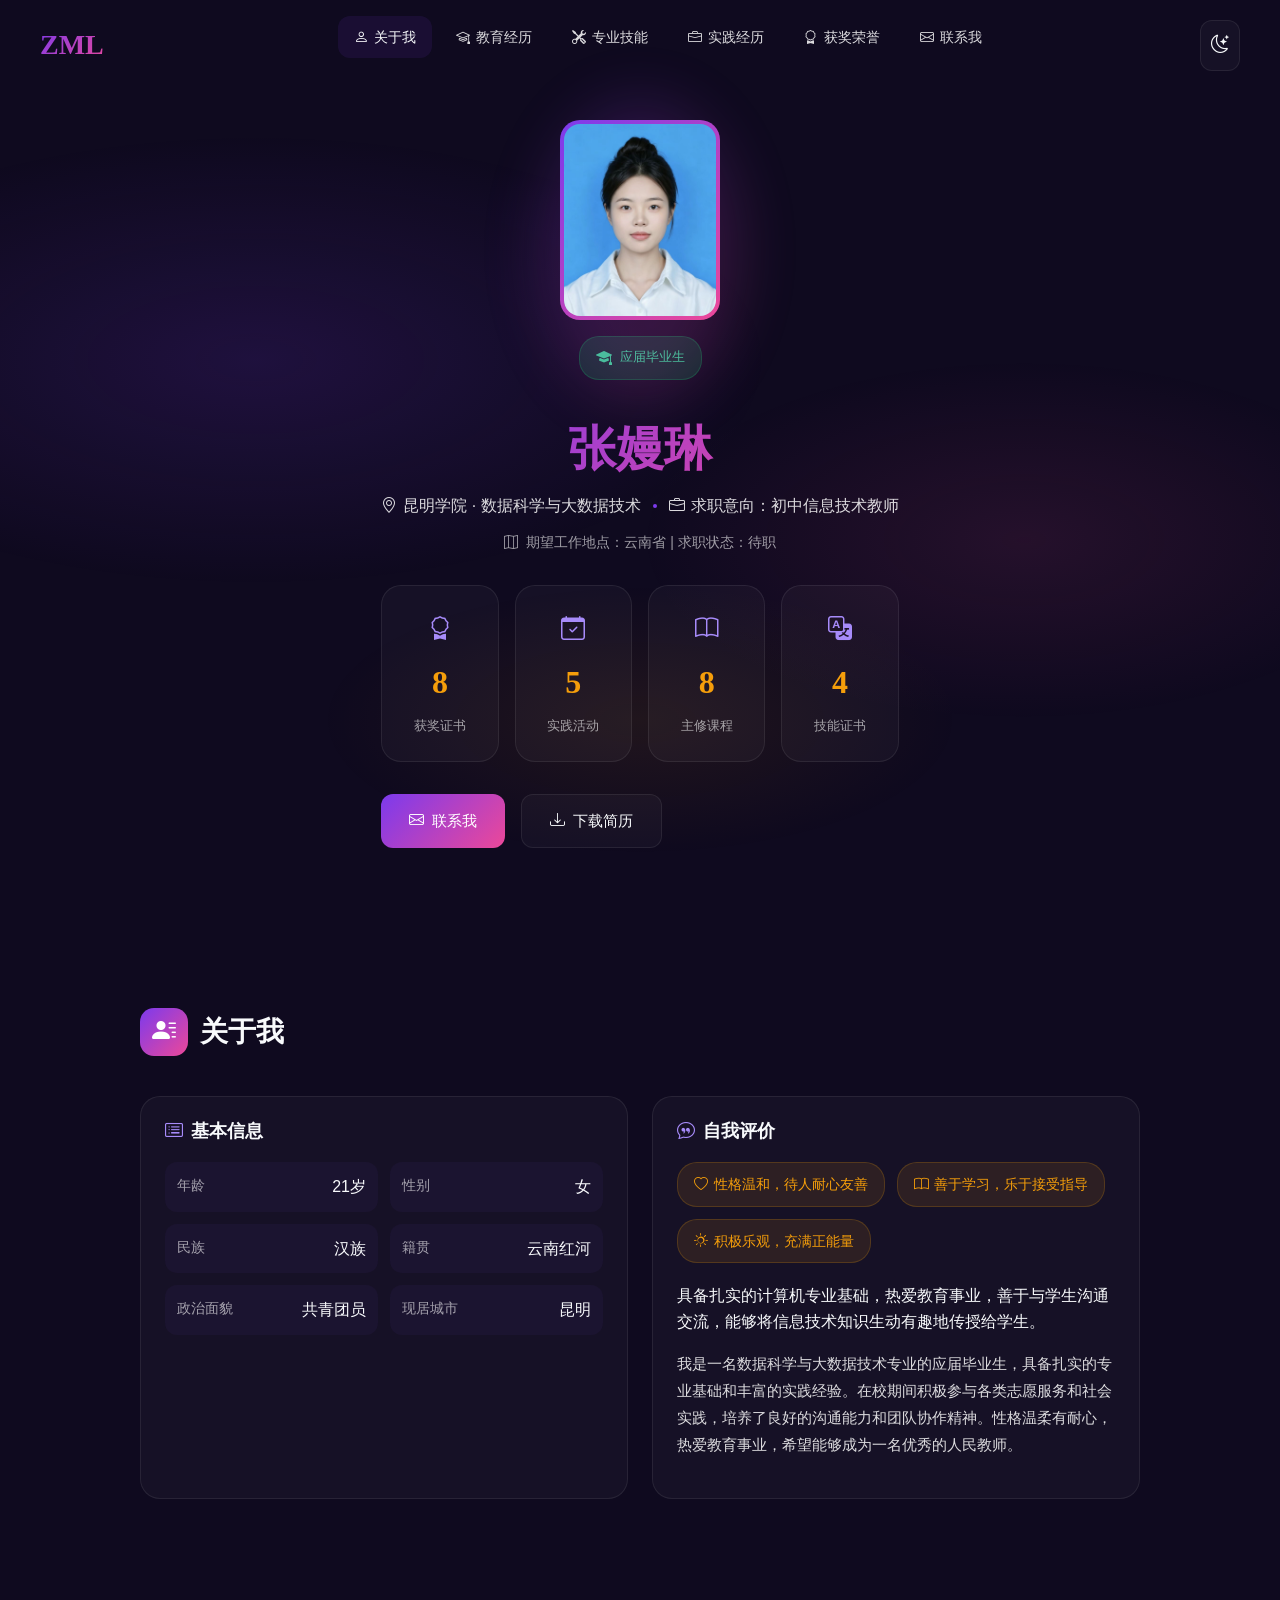
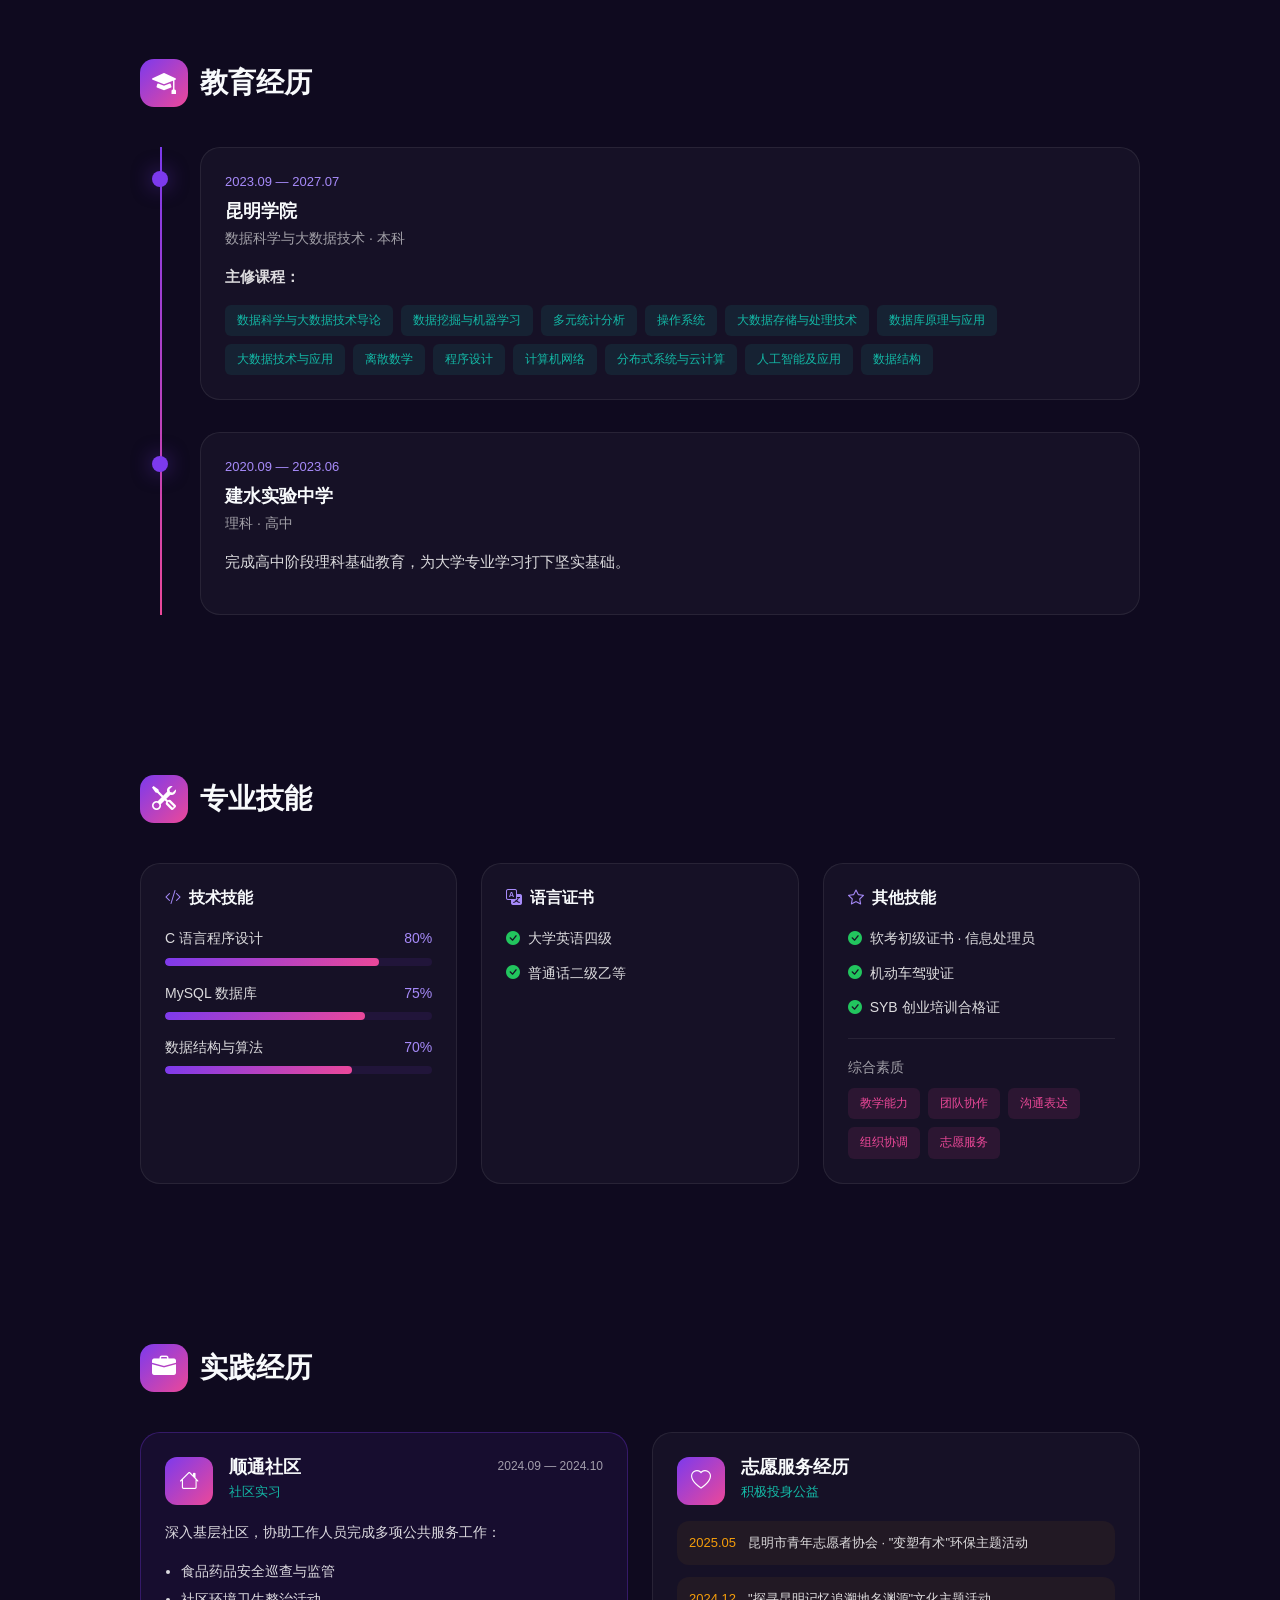
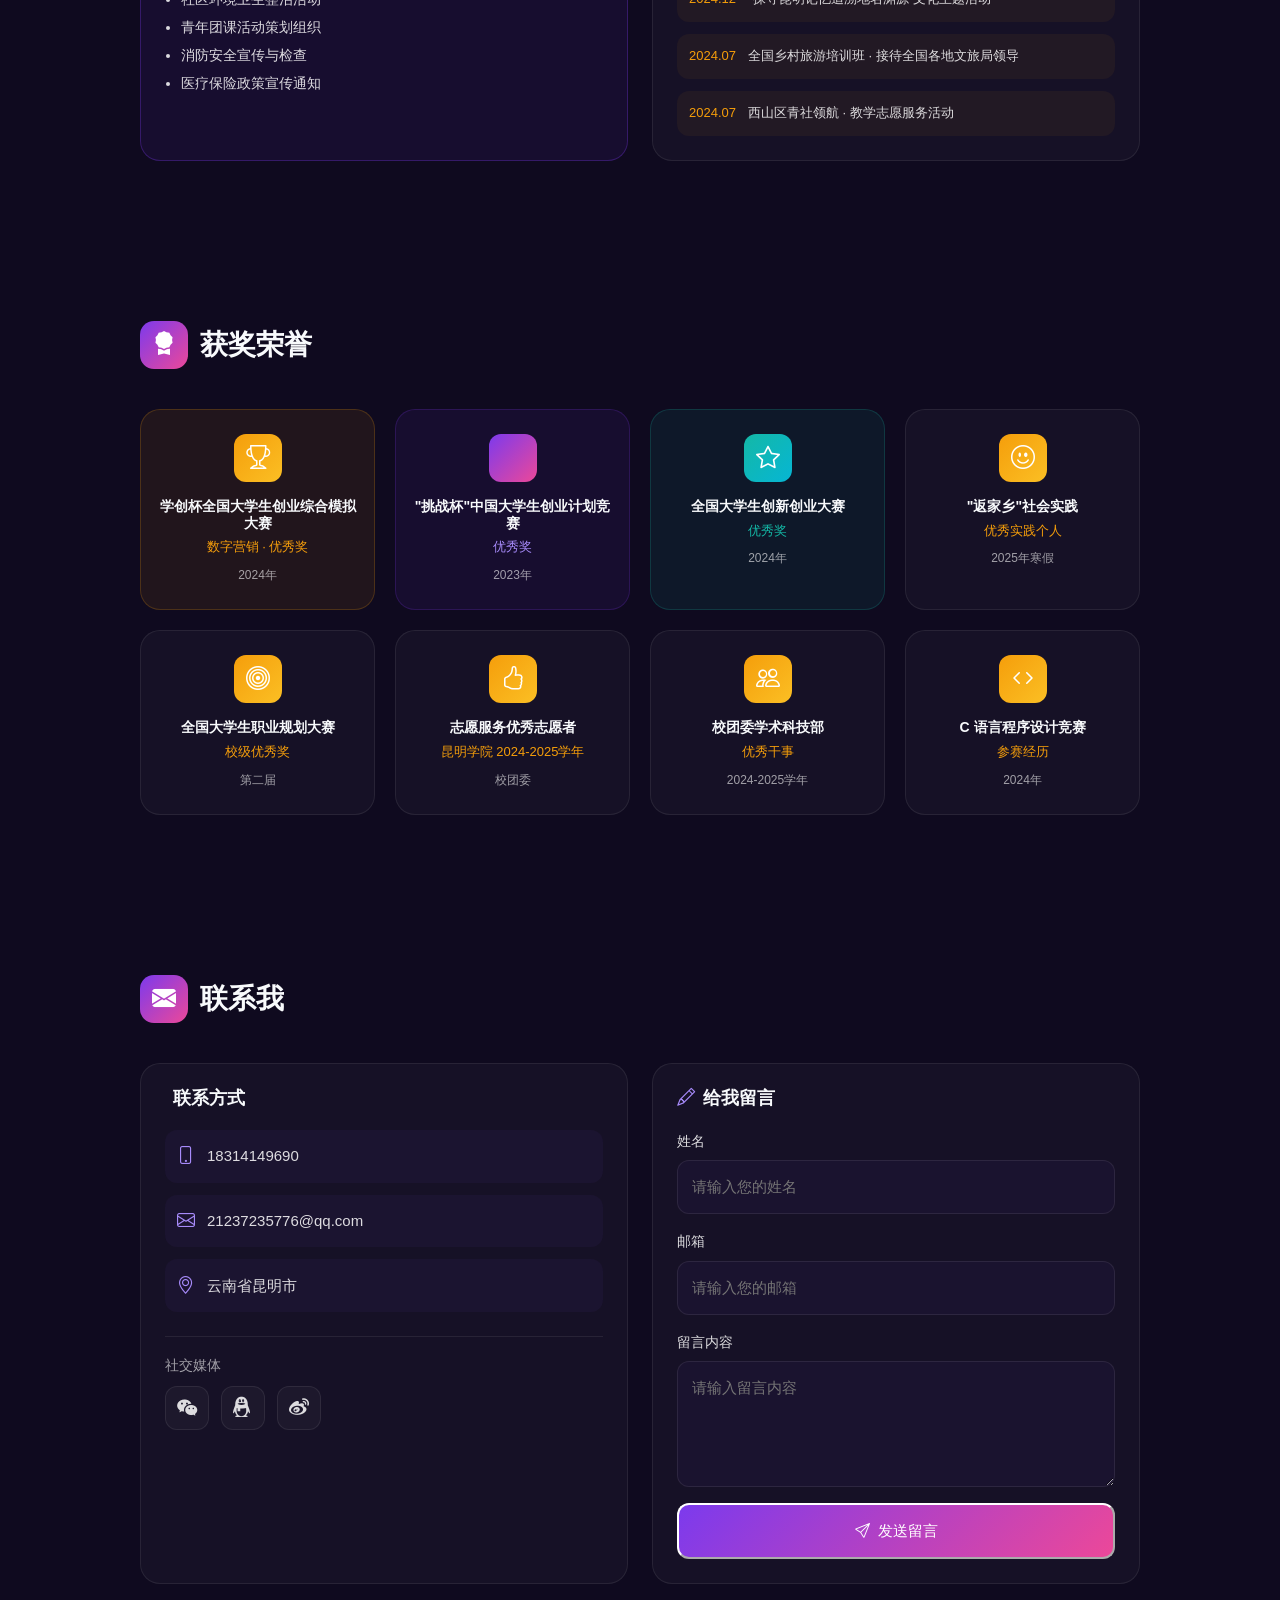
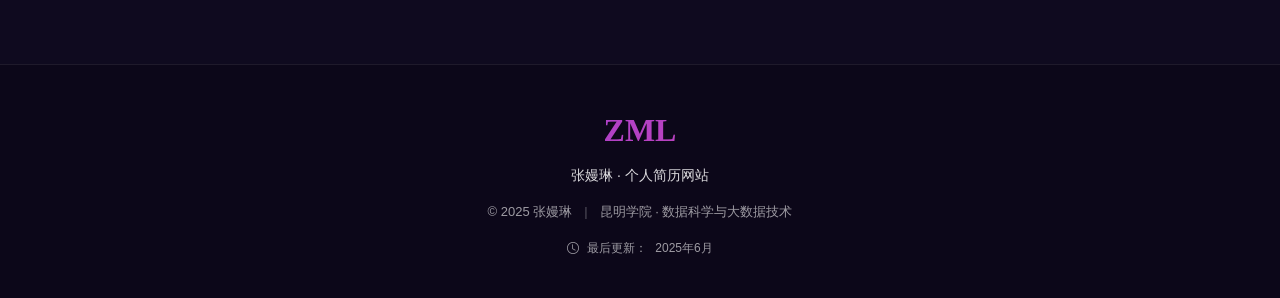
==== index.html @ 1edad800 "Add files via upload" ====
<!DOCTYPE html>
<html lang="zh-CN" data-bs-theme="dark">
<head>
  <meta charset="UTF-8">
  <meta name="viewport" content="width=device-width, initial-scale=1.0">
  <title>张嫚琳 - 个人简历 | 初中信息技术教师</title>
  <meta name="description" content="张嫚琳个人简历，昆明学院数据科学与大数据技术专业，求职意向初中信息技术老师">
  
  <!-- Fonts -->
  <link rel="preconnect" href="https://fonts.googleapis.cn">
  <link rel="preconnect" href="https://fonts.gstatic.cn" crossorigin>
  <link href="https://fonts.googleapis.cn/css2?family=Noto+Sans+SC:wght@300;400;500;700;900&family=Playfair+Display:wght@400;600;700&display=swap" rel="stylesheet">
  
  <!-- Bootstrap -->
  <link href="https://cdn.jsdelivr.net/npm/bootstrap@5.3.3/dist/css/bootstrap.min.css" rel="stylesheet">
  <link href="https://cdn.jsdelivr.net/npm/bootstrap-icons@1.11.3/font/bootstrap-icons.min.css" rel="stylesheet">
  
  <!-- Custom CSS -->
  <link href="styles/main.css" rel="stylesheet">
</head>
<body>

  <!-- 背景光效 -->
  <div class="bg-glow"></div>
  <div class="bg-grid"></div>

  <!-- 导航栏 -->
  <nav class="navbar-custom" id="navbar">
    <div class="nav-container">
      <a href="#hero" class="nav-brand">
        <span class="brand-text">ZML</span>
      </a>
      <button class="nav-toggle" id="navToggle" aria-label="切换导航">
        <i class="bi bi-list"></i>
      </button>
      <ul class="nav-menu" id="navMenu">
        <li><a href="#about" class="nav-link active"><i class="bi bi-person"></i> 关于我</a></li>
        <li><a href="#education" class="nav-link"><i class="bi bi-mortarboard"></i> 教育经历</a></li>
        <li><a href="#skills" class="nav-link"><i class="bi bi-tools"></i> 专业技能</a></li>
        <li><a href="#experience" class="nav-link"><i class="bi bi-briefcase"></i> 实践经历</a></li>
        <li><a href="#awards" class="nav-link"><i class="bi bi-award"></i> 获奖荣誉</a></li>
        <li><a href="#contact" class="nav-link"><i class="bi bi-envelope"></i> 联系我</a></li>
      </ul>
      <button class="theme-toggle" id="themeToggle" aria-label="切换主题">
        <i class="bi bi-moon-stars"></i>
      </button>
    </div>
  </nav>

  <!-- Hero 区域 -->
  <section class="hero-section" id="hero">
    <div class="hero-container">
      <!-- 证件照 -->
      <div class="avatar-wrapper">
        <div class="avatar-glow"></div>
        <div class="avatar-border">
          <img src="public/avatar.jpg" alt="张嫚琳证件照" class="avatar-img">
        </div>
        <div class="avatar-badge">
          <i class="bi bi-mortarboard-fill"></i>
          <span>应届毕业生</span>
        </div>
      </div>
      
      <!-- 基本信息 -->
      <div class="hero-info">
        <h1 class="hero-name">
          <span class="name-text">张嫚琳</span>
        </h1>
        <div class="hero-tagline">
          <span class="tagline-item">
            <i class="bi bi-geo-alt"></i>
            昆明学院 · 数据科学与大数据技术
          </span>
          <span class="tagline-divider"></span>
          <span class="tagline-item">
            <i class="bi bi-briefcase"></i>
            求职意向：初中信息技术教师
          </span>
        </div>
        <div class="hero-location">
          <i class="bi bi-map"></i>
          期望工作地点：云南省 | 求职状态：待职
        </div>
        
        <!-- 统计数据 -->
        <div class="stats-grid">
          <div class="stat-card">
            <div class="stat-icon"><i class="bi bi-award"></i></div>
            <div class="stat-number" data-target="8">8</div>
            <div class="stat-label">获奖证书</div>
          </div>
          <div class="stat-card">
            <div class="stat-icon"><i class="bi bi-calendar-check"></i></div>
            <div class="stat-number" data-target="5">5</div>
            <div class="stat-label">实践活动</div>
          </div>
          <div class="stat-card">
            <div class="stat-icon"><i class="bi bi-book"></i></div>
            <div class="stat-number" data-target="8">8</div>
            <div class="stat-label">主修课程</div>
          </div>
          <div class="stat-card">
            <div class="stat-icon"><i class="bi bi-translate"></i></div>
            <div class="stat-number" data-target="4">4</div>
            <div class="stat-label">技能证书</div>
          </div>
        </div>
        
        <!-- 行动按钮 -->
        <div class="hero-actions">
          <a href="#contact" class="btn-primary">
            <i class="bi bi-envelope"></i>
            联系我
          </a>
          <button class="btn-secondary" onclick="window.print()">
            <i class="bi bi-download"></i>
            下载简历
          </a>
        </div>
      </div>
    </div>
  </section>

  <!-- 关于我 -->
  <section class="section about-section" id="about">
    <div class="section-container">
      <h2 class="section-title">
        <span class="title-icon"><i class="bi bi-person-lines-fill"></i></span>
        关于我
      </h2>
      
      <div class="about-grid">
        <!-- 个人信息卡片 -->
        <div class="about-card glass-card">
          <h3 class="card-title"><i class="bi bi-card-list"></i> 基本信息</h3>
          <div class="info-list">
            <div class="info-item">
              <span class="info-label">年龄</span>
              <span class="info-value">21岁</span>
            </div>
            <div class="info-item">
              <span class="info-label">性别</span>
              <span class="info-value">女</span>
            </div>
            <div class="info-item">
              <span class="info-label">民族</span>
              <span class="info-value">汉族</span>
            </div>
            <div class="info-item">
              <span class="info-label">籍贯</span>
              <span class="info-value">云南红河</span>
            </div>
            <div class="info-item">
              <span class="info-label">政治面貌</span>
              <span class="info-value">共青团员</span>
            </div>
            <div class="info-item">
              <span class="info-label">现居城市</span>
              <span class="info-value">昆明</span>
            </div>
          </div>
        </div>
        
        <!-- 自我评价卡片 -->
        <div class="about-card glass-card">
          <h3 class="card-title"><i class="bi bi-chat-quote"></i> 自我评价</h3>
          <div class="evaluation-tags">
            <span class="eval-tag"><i class="bi bi-heart"></i> 性格温和，待人耐心友善</span>
            <span class="eval-tag"><i class="bi bi-book"></i> 善于学习，乐于接受指导</span>
            <span class="eval-tag"><i class="bi bi-sun"></i> 积极乐观，充满正能量</span>
          </div>
          <p class="eval-desc">具备扎实的计算机专业基础，热爱教育事业，善于与学生沟通交流，能够将信息技术知识生动有趣地传授给学生。</p>
          <p class="about-desc">
            我是一名数据科学与大数据技术专业的应届毕业生，具备扎实的专业基础和丰富的实践经验。在校期间积极参与各类志愿服务和社会实践，培养了良好的沟通能力和团队协作精神。性格温柔有耐心，热爱教育事业，希望能够成为一名优秀的人民教师。
          </p>
        </div>
      </div>
    </div>
  </section>

  <!-- 教育经历 -->
  <section class="section education-section" id="education">
    <div class="section-container">
      <h2 class="section-title">
        <span class="title-icon"><i class="bi bi-mortarboard-fill"></i></span>
        教育经历
      </h2>
      
      <div class="timeline">
        <!-- 大学 -->
        <div class="timeline-item left">
          <div class="timeline-marker"></div>
          <div class="timeline-content glass-card">
            <div class="timeline-date">2023.09 — 2027.07</div>
            <h3 class="timeline-title">昆明学院</h3>
            <div class="timeline-subtitle">数据科学与大数据技术 · 本科</div>
            <div class="timeline-desc">
              <p><strong>主修课程：</strong></p>
              <div class="course-tags">
                <span class="course-tag">数据科学与大数据技术导论</span>
                <span class="course-tag">数据挖掘与机器学习</span>
                <span class="course-tag">多元统计分析</span>
                <span class="course-tag">操作系统</span>
                <span class="course-tag">大数据存储与处理技术</span>
                <span class="course-tag">数据库原理与应用</span>
                <span class="course-tag">大数据技术与应用</span>
                <span class="course-tag">离散数学</span>
                <span class="course-tag">程序设计</span>
                <span class="course-tag">计算机网络</span>
                <span class="course-tag">分布式系统与云计算</span>
                <span class="course-tag">人工智能及应用</span>
                <span class="course-tag">数据结构</span>
              </div>
            </div>
          </div>
        </div>
        
        <!-- 高中 -->
        <div class="timeline-item right">
          <div class="timeline-marker"></div>
          <div class="timeline-content glass-card">
            <div class="timeline-date">2020.09 — 2023.06</div>
            <h3 class="timeline-title">建水实验中学</h3>
            <div class="timeline-subtitle">理科 · 高中</div>
            <div class="timeline-desc">
              <p>完成高中阶段理科基础教育，为大学专业学习打下坚实基础。</p>
            </div>
          </div>
        </div>
      </div>
    </div>
  </section>

  <!-- 专业技能 -->
  <section class="section skills-section" id="skills">
    <div class="section-container">
      <h2 class="section-title">
        <span class="title-icon"><i class="bi bi-tools"></i></span>
        专业技能
      </h2>
      
      <div class="skills-grid">
        <!-- 技术技能 -->
        <div class="skill-category glass-card">
          <h3 class="skill-cat-title"><i class="bi bi-code-slash"></i> 技术技能</h3>
          <div class="skill-bars">
            <div class="skill-bar-item">
              <div class="skill-bar-header">
                <span class="skill-name">C 语言程序设计</span>
                <span class="skill-percent">80%</span>
              </div>
              <div class="skill-bar">
                <div class="skill-bar-fill" style="width: 80%"></div>
              </div>
            </div>
            <div class="skill-bar-item">
              <div class="skill-bar-header">
                <span class="skill-name">MySQL 数据库</span>
                <span class="skill-percent">75%</span>
              </div>
              <div class="skill-bar">
                <div class="skill-bar-fill" style="width: 75%"></div>
              </div>
            </div>
            <div class="skill-bar-item">
              <div class="skill-bar-header">
                <span class="skill-name">数据结构与算法</span>
                <span class="skill-percent">70%</span>
              </div>
              <div class="skill-bar">
                <div class="skill-bar-fill" style="width: 70%"></div>
              </div>
            </div>
          </div>
        </div>
        
        <!-- 语言证书 -->
        <div class="skill-category glass-card">
          <h3 class="skill-cat-title"><i class="bi bi-translate"></i> 语言证书</h3>
          <div class="cert-list">
            <div class="cert-item">
              <i class="bi bi-check-circle-fill"></i>
              <span>大学英语四级</span>
            </div>
            <div class="cert-item">
              <i class="bi bi-check-circle-fill"></i>
              <span>普通话二级乙等</span>
            </div>
          </div>
        </div>
        
        <!-- 其他技能 -->
        <div class="skill-category glass-card">
          <h3 class="skill-cat-title"><i class="bi bi-star"></i> 其他技能</h3>
          <div class="cert-list">
            <div class="cert-item">
              <i class="bi bi-check-circle-fill"></i>
              <span>软考初级证书 · 信息处理员</span>
            </div>
            <div class="cert-item">
              <i class="bi bi-check-circle-fill"></i>
              <span>机动车驾驶证</span>
            </div>
            <div class="cert-item">
              <i class="bi bi-check-circle-fill"></i>
              <span>SYB 创业培训合格证</span>
            </div>
          </div>
          <div class="soft-skills">
            <h4 class="soft-skill-title">综合素质</h4>
            <div class="soft-skill-tags">
              <span class="soft-tag">教学能力</span>
              <span class="soft-tag">团队协作</span>
              <span class="soft-tag">沟通表达</span>
              <span class="soft-tag">组织协调</span>
              <span class="soft-tag">志愿服务</span>
            </div>
          </div>
        </div>
      </div>
    </div>
  </section>

  <!-- 实践经历 -->
  <section class="section experience-section" id="experience">
    <div class="section-container">
      <h2 class="section-title">
        <span class="title-icon"><i class="bi bi-briefcase-fill"></i></span>
        实践经历
      </h2>
      
      <div class="exp-grid">
        <!-- 顺通社区 -->
        <div class="exp-card glass-card featured">
          <div class="exp-header">
            <div class="exp-icon"><i class="bi bi-house"></i></div>
            <div class="exp-title-area">
              <h3 class="exp-title">顺通社区</h3>
              <div class="exp-role">社区实习</div>
            </div>
            <div class="exp-date">2024.09 — 2024.10</div>
          </div>
          <div class="exp-desc">
            <p>深入基层社区，协助工作人员完成多项公共服务工作：</p>
            <ul class="exp-list">
              <li>食品药品安全巡查与监管</li>
              <li>社区环境卫生整治活动</li>
              <li>青年团课活动策划组织</li>
              <li>消防安全宣传与检查</li>
              <li>医疗保险政策宣传通知</li>
            </ul>
          </div>
        </div>
        
        <!-- 志愿活动 -->
        <div class="exp-card glass-card">
          <div class="exp-header">
            <div class="exp-icon"><i class="bi bi-heart"></i></div>
            <div class="exp-title-area">
              <h3 class="exp-title">志愿服务经历</h3>
              <div class="exp-role">积极投身公益</div>
            </div>
          </div>
          <div class="volunteer-list">
            <div class="volunteer-item">
              <span class="vol-date">2025.05</span>
              <span class="vol-title">昆明市青年志愿者协会 · "变塑有术"环保主题活动</span>
            </div>
            <div class="volunteer-item">
              <span class="vol-date">2024.12</span>
              <span class="vol-title">"探寻昆明记忆追溯地名渊源"文化主题活动</span>
            </div>
            <div class="volunteer-item">
              <span class="vol-date">2024.07</span>
              <span class="vol-title">全国乡村旅游培训班 · 接待全国各地文旅局领导</span>
            </div>
            <div class="volunteer-item">
              <span class="vol-date">2024.07</span>
              <span class="vol-title">西山区青社领航 · 教学志愿服务活动</span>
            </div>
          </div>
        </div>
      </div>
    </div>
  </section>

  <!-- 获奖荣誉 -->
  <section class="section awards-section" id="awards">
    <div class="section-container">
      <h2 class="section-title">
        <span class="title-icon"><i class="bi bi-award-fill"></i></span>
        获奖荣誉
      </h2>
      
      <div class="awards-grid">
        <div class="award-card glass-card gold">
          <div class="award-icon"><i class="bi bi-trophy"></i></div>
          <h3 class="award-title">学创杯全国大学生创业综合模拟大赛</h3>
          <div class="award-subtitle">数字营销 · 优秀奖</div>
          <div class="award-year">2024年</div>
        </div>
        
        <div class="award-card glass-card silver">
          <div class="award-icon"><i class="bi bi-medal"></i></div>
          <h3 class="award-title">"挑战杯"中国大学生创业计划竞赛</h3>
          <div class="award-subtitle">优秀奖</div>
          <div class="award-year">2023年</div>
        </div>
        
        <div class="award-card glass-card bronze">
          <div class="award-icon"><i class="bi bi-star"></i></div>
          <h3 class="award-title">全国大学生创新创业大赛</h3>
          <div class="award-subtitle">优秀奖</div>
          <div class="award-year">2024年</div>
        </div>
        
        <div class="award-card glass-card">
          <div class="award-icon"><i class="bi bi-emoji-smile"></i></div>
          <h3 class="award-title">"返家乡"社会实践</h3>
          <div class="award-subtitle">优秀实践个人</div>
          <div class="award-year">2025年寒假</div>
        </div>
        
        <div class="award-card glass-card">
          <div class="award-icon"><i class="bi bi-bullseye"></i></div>
          <h3 class="award-title">全国大学生职业规划大赛</h3>
          <div class="award-subtitle">校级优秀奖</div>
          <div class="award-year">第二届</div>
        </div>
        
        <div class="award-card glass-card">
          <div class="award-icon"><i class="bi bi-hand-thumbs-up"></i></div>
          <h3 class="award-title">志愿服务优秀志愿者</h3>
          <div class="award-subtitle">昆明学院 2024-2025学年</div>
          <div class="award-year">校团委</div>
        </div>
        
        <div class="award-card glass-card">
          <div class="award-icon"><i class="bi bi-people"></i></div>
          <h3 class="award-title">校团委学术科技部</h3>
          <div class="award-subtitle">优秀干事</div>
          <div class="award-year">2024-2025学年</div>
        </div>
        
        <div class="award-card glass-card">
          <div class="award-icon"><i class="bi bi-code"></i></div>
          <h3 class="award-title">C 语言程序设计竞赛</h3>
          <div class="award-subtitle">参赛经历</div>
          <div class="award-year">2024年</div>
        </div>
      </div>
    </div>
  </section>

  <!-- 联系我 -->
  <section class="section contact-section" id="contact">
    <div class="section-container">
      <h2 class="section-title">
        <span class="title-icon"><i class="bi bi-envelope-fill"></i></span>
        联系我
      </h2>
      
      <div class="contact-grid">
        <!-- 联系方式 -->
        <div class="contact-info glass-card">
          <h3 class="contact-title"><i class="bi bi-links"></i> 联系方式</h3>
          <div class="contact-list">
            <a href="tel:18314149690" class="contact-item">
              <i class="bi bi-phone"></i>
              <span>18314149690</span>
            </a>
            <a href="mailto:21237235776@qq.com" class="contact-item">
              <i class="bi bi-envelope"></i>
              <span>21237235776@qq.com</span>
            </a>
            <div class="contact-item">
              <i class="bi bi-geo-alt"></i>
              <span>云南省昆明市</span>
            </div>
          </div>
          
          <div class="social-links">
            <h4 class="social-title">社交媒体</h4>
            <div class="social-grid">
              <a href="#" class="social-link" title="微信">
                <i class="bi bi-wechat"></i>
              </a>
              <a href="#" class="social-link" title="QQ">
                <i class="bi bi-tencent-qq"></i>
              </a>
              <a href="#" class="social-link" title="微博">
                <i class="bi bi-sina-weibo"></i>
              </a>
            </div>
          </div>
        </div>
        
        <!-- 留言表单 -->
        <div class="contact-form glass-card">
          <h3 class="contact-title"><i class="bi bi-pencil"></i> 给我留言</h3>
          <form id="contactForm" class="form-content">
            <div class="form-group">
              <label for="name">姓名</label>
              <input type="text" id="name" name="name" required placeholder="请输入您的姓名">
            </div>
            <div class="form-group">
              <label for="email">邮箱</label>
              <input type="email" id="email" name="email" required placeholder="请输入您的邮箱">
            </div>
            <div class="form-group">
              <label for="message">留言内容</label>
              <textarea id="message" name="message" rows="4" required placeholder="请输入留言内容"></textarea>
            </div>
            <button type="submit" class="btn-submit">
              <i class="bi bi-send"></i>
              发送留言
            </button>
          </form>
        </div>
      </div>
    </div>
  </section>

  <!-- 页脚 -->
  <footer class="site-footer">
    <div class="footer-content">
      <div class="footer-brand">ZML</div>
      <div class="footer-text">张嫚琳 · 个人简历网站</div>
      <div class="footer-copy">
        <span>© 2025 张嫚琳</span>
        <span class="footer-divider">|</span>
        <span>昆明学院 · 数据科学与大数据技术</span>
      </div>
      <div class="footer-update">
        <i class="bi bi-clock"></i>
        最后更新：<span id="updateTime">2025年6月</span>
      </div>
    </div>
  </footer>

  <!-- 返回顶部 -->
  <button class="back-to-top" id="backToTop" aria-label="返回顶部">
    <i class="bi bi-arrow-up"></i>
  </button>

  <!-- Scripts -->
  <script src="https://cdn.jsdelivr.net/npm/bootstrap@5.3.3/dist/js/bootstrap.bundle.min.js"></script>
  <script src="scripts/main.js"></script>
</body>
</html>
---- styles/main.css ----
/* ============================================
   张嫚琳个人简历网站 - 教师简历风格
   配色：优雅紫色 + 温暖金色 + 清新青色
   ============================================ */

/* 基础变量 */
:root {
  /* 主色调 */
  --primary: #7c3aed;
  --primary-light: #a78bfa;
  --primary-dark: #5b21b6;
  
  /* 辅助色 */
  --accent-gold: #f59e0b;
  --accent-teal: #14b8a6;
  --accent-pink: #ec4899;
  
  /* 背景色 */
  --bg-dark: #0f0a1f;
  --bg-card: rgba(30, 20, 50, 0.6);
  --bg-glass: rgba(255, 255, 255, 0.03);
  
  /* 文字色 */
  --text-primary: #f8fafc;
  --text-secondary: rgba(255, 255, 255, 0.85);
  --text-muted: rgba(255, 255, 255, 0.6);
  
  /* 边框 */
  --border-color: rgba(255, 255, 255, 0.08);
  --border-glow: rgba(124, 58, 237, 0.3);
  
  /* 渐变 */
  --gradient-primary: linear-gradient(135deg, #7c3aed 0%, #ec4899 100%);
  --gradient-gold: linear-gradient(135deg, #f59e0b 0%, #fbbf24 100%);
  --gradient-teal: linear-gradient(135deg, #14b8a6 0%, #06b6d4 100%);
  
  /* 尺寸 */
  --radius-sm: 12px;
  --radius-md: 20px;
  --radius-lg: 32px;
  
  /* 动效 */
  --transition: all 0.4s cubic-bezier(0.4, 0, 0.2, 1);
}

/* 亮色模式 */
[data-bs-theme="light"] {
  --bg-dark: #f8fafc;
  --bg-card: rgba(255, 255, 255, 0.9);
  --bg-glass: rgba(255, 255, 255, 0.7);
  --text-primary: #1e293b;
  --text-secondary: #475569;
  --text-muted: #94a3b8;
  --border-color: rgba(0, 0, 0, 0.08);
}

/* ============================================
   全局样式
   ============================================ */
* {
  margin: 0;
  padding: 0;
  box-sizing: border-box;
}

html {
  scroll-behavior: smooth;
}

body {
  font-family: 'Noto Sans SC', -apple-system, BlinkMacSystemFont, sans-serif;
  font-size: 16px;
  line-height: 1.6;
  color: var(--text-primary);
  background: var(--bg-dark);
  overflow-x: hidden;
}

/* 背景效果 */
.bg-glow {
  position: fixed;
  top: 0;
  left: 0;
  width: 100%;
  height: 100%;
  pointer-events: none;
  z-index: -2;
  background: 
    radial-gradient(ellipse 80% 50% at 20% 40%, rgba(124, 58, 237, 0.15) 0%, transparent 50%),
    radial-gradient(ellipse 60% 40% at 80% 60%, rgba(236, 72, 153, 0.1) 0%, transparent 50%),
    radial-gradient(ellipse 50% 30% at 50% 80%, rgba(245, 158, 11, 0.08) 0%, transparent 50%);
  animation: bgGlowMove 20s ease-in-out infinite;
}

.bg-grid {
  position: fixed;
  top: 0;
  left: 0;
  width: 100%;
  height: 100%;
  pointer-events: none;
  z-index: -1;
  opacity: 0.03;
  background-image: 
    linear-gradient(rgba(255,255,255,0.1) 1px, transparent 1px),
    linear-gradient(90deg, rgba(255,255,255,0.1) 1px, transparent 1px);
  background-size: 50px 50px;
}

@keyframes bgGlowMove {
  0%, 100% { transform: translate(0, 0); }
  50% { transform: translate(-30px, 20px); }
}

/* ============================================
   导航栏
   ============================================ */
.navbar-custom {
  position: fixed;
  top: 0;
  left: 0;
  right: 0;
  z-index: 1000;
  padding: 16px 24px;
  background: transparent;
  transition: var(--transition);
}

.navbar-custom.scrolled {
  background: var(--bg-glass);
  backdrop-filter: blur(20px);
  border-bottom: 1px solid var(--border-color);
}

.nav-container {
  max-width: 1200px;
  margin: 0 auto;
  display: flex;
  align-items: center;
  justify-content: space-between;
}

.nav-brand {
  font-family: 'Playfair Display', serif;
  font-size: 28px;
  font-weight: 700;
  color: var(--text-primary);
  background: var(--gradient-primary);
  -webkit-background-clip: text;
  -webkit-text-fill-color: transparent;
  background-clip: text;
}

.nav-menu {
  display: flex;
  gap: 8px;
  list-style: none;
}

.nav-link {
  display: flex;
  align-items: center;
  gap: 6px;
  padding: 10px 16px;
  color: var(--text-secondary);
  font-size: 14px;
  font-weight: 500;
  border-radius: var(--radius-sm);
  transition: var(--transition);
}

.nav-link:hover,
.nav-link.active {
  color: var(--text-primary);
  background: var(--bg-glass);
}

.nav-link.active {
  background: rgba(124, 58, 237, 0.1);
}

.nav-toggle {
  display: none;
  padding: 8px;
  color: var(--text-primary);
  background: transparent;
  border: none;
  cursor: pointer;
  font-size: 24px;
}

.theme-toggle {
  padding: 10px;
  color: var(--text-primary);
  background: var(--bg-glass);
  border: 1px solid var(--border-color);
  border-radius: var(--radius-sm);
  cursor: pointer;
  font-size: 18px;
  transition: var(--transition);
}

.theme-toggle:hover {
  background: rgba(124, 58, 237, 0.1);
}

/* ============================================
   Hero 区域
   ============================================ */
.hero-section {
  min-height: 100vh;
  display: flex;
  align-items: center;
  justify-content: center;
  padding: 120px 24px 80px;
}

.hero-container {
  max-width: 900px;
  width: 100%;
  display: flex;
  flex-direction: column;
  align-items: center;
  gap: 40px;
}

/* 头像 */
.avatar-wrapper {
  position: relative;
  display: flex;
  flex-direction: column;
  align-items: center;
  gap: 16px;
}

.avatar-glow {
  position: absolute;
  top: -20px;
  left: -20px;
  right: -20px;
  bottom: -20px;
  background: var(--gradient-primary);
  opacity: 0.2;
  border-radius: 50%;
  filter: blur(30px);
  animation: avatarGlow 3s ease-in-out infinite;
}

@keyframes avatarGlow {
  0%, 100% { opacity: 0.2; transform: scale(1); }
  50% { opacity: 0.4; transform: scale(1.05); }
}

.avatar-border {
  position: relative;
  width: 160px;
  height: 200px;
  padding: 4px;
  background: var(--gradient-primary);
  border-radius: 20px;
  overflow: hidden;
}

.avatar-img {
  width: 100%;
  height: 100%;
  object-fit: cover;
  border-radius: 16px;
}

.avatar-badge {
  display: flex;
  align-items: center;
  gap: 8px;
  padding: 8px 16px;
  background: rgba(14, 165, 89, 0.2);
  border: 1px solid rgba(14, 165, 89, 0.3);
  border-radius: 20px;
  color: #34d399;
  font-size: 13px;
  font-weight: 500;
}

.avatar-badge i {
  font-size: 16px;
}

/* 基本信息 */
.hero-info {
  text-align: center;
}

.hero-name {
  font-family: 'Playfair Display', serif;
  font-size: 48px;
  font-weight: 700;
  margin-bottom: 16px;
  background: var(--gradient-primary);
  -webkit-background-clip: text;
  -webkit-text-fill-color: transparent;
  background-clip: text;
}

.hero-tagline {
  display: flex;
  align-items: center;
  justify-content: center;
  gap: 12px;
  margin-bottom: 12px;
  color: var(--text-secondary);
  font-size: 16px;
}

.tagline-item {
  display: flex;
  align-items: center;
  gap: 6px;
}

.tagline-divider {
  width: 4px;
  height: 4px;
  background: var(--primary);
  border-radius: 50%;
}

.hero-location {
  display: flex;
  align-items: center;
  justify-content: center;
  gap: 8px;
  color: var(--text-muted);
  font-size: 14px;
  margin-bottom: 32px;
}

/* 统计卡片 */
.stats-grid {
  display: grid;
  grid-template-columns: repeat(4, 1fr);
  gap: 16px;
  margin-bottom: 32px;
}

.stat-card {
  display: flex;
  flex-direction: column;
  align-items: center;
  gap: 8px;
  padding: 24px 16px;
  background: var(--bg-glass);
  border: 1px solid var(--border-color);
  border-radius: var(--radius-md);
  transition: var(--transition);
}

.stat-card:hover {
  transform: translateY(-4px);
  background: rgba(124, 58, 237, 0.08);
  border-color: var(--border-glow);
  box-shadow: 0 20px 40px rgba(124, 58, 237, 0.1);
}

.stat-icon {
  font-size: 24px;
  color: var(--primary-light);
}

.stat-number {
  font-family: 'Playfair Display', serif;
  font-size: 32px;
  font-weight: 700;
  color: var(--accent-gold);
}

.stat-label {
  font-size: 13px;
  color: var(--text-muted);
}

/* 按钮 */
.hero-actions {
  display: flex;
  gap: 16px;
}

.btn-primary {
  display: flex;
  align-items: center;
  gap: 8px;
  padding: 14px 28px;
  background: var(--gradient-primary);
  color: white;
  font-size: 15px;
  font-weight: 500;
  border-radius: var(--radius-sm);
  cursor: pointer;
  transition: var(--transition);
  text-decoration: none;
}

.btn-primary:hover {
  transform: translateY(-2px);
  box-shadow: 0 10px 30px rgba(124, 58, 237, 0.3);
}

.btn-secondary {
  display: flex;
  align-items: center;
  gap: 8px;
  padding: 14px 28px;
  background: var(--bg-glass);
  color: var(--text-primary);
  font-size: 15px;
  font-weight: 500;
  border: 1px solid var(--border-color);
  border-radius: var(--radius-sm);
  cursor: pointer;
  transition: var(--transition);
}

.btn-secondary:hover {
  background: rgba(245, 158, 11, 0.1);
  border-color: rgba(245, 158, 11, 0.3);
}

/* ============================================
   区块通用样式
   ============================================ */
.section {
  padding: 80px 24px;
}

.section-container {
  max-width: 1000px;
  margin: 0 auto;
}

.section-title {
  display: flex;
  align-items: center;
  gap: 12px;
  font-size: 28px;
  font-weight: 700;
  margin-bottom: 40px;
  color: var(--text-primary);
}

.title-icon {
  display: flex;
  align-items: center;
  justify-content: center;
  width: 48px;
  height: 48px;
  background: var(--gradient-primary);
  border-radius: 14px;
  color: white;
  font-size: 24px;
}

/* 玻璃卡片 */
.glass-card {
  background: var(--bg-glass);
  border: 1px solid var(--border-color);
  border-radius: var(--radius-md);
  padding: 24px;
  transition: var(--transition);
}

.glass-card:hover {
  border-color: var(--border-glow);
  box-shadow: 0 20px 40px rgba(124, 58, 237, 0.08);
}

/* ============================================
   关于我
   ============================================ */
.about-grid {
  display: grid;
  grid-template-columns: repeat(2, 1fr);
  gap: 24px;
}

.about-card .card-title {
  display: flex;
  align-items: center;
  gap: 8px;
  font-size: 18px;
  font-weight: 600;
  margin-bottom: 20px;
  color: var(--text-primary);
}

.about-card .card-title i {
  color: var(--primary-light);
}

.info-list {
  display: grid;
  grid-template-columns: repeat(2, 1fr);
  gap: 12px;
}

.info-item {
  display: flex;
  justify-content: space-between;
  padding: 12px;
  background: rgba(124, 58, 237, 0.05);
  border-radius: var(--radius-sm);
}

.info-label {
  color: var(--text-muted);
  font-size: 14px;
}

.info-value {
  color: var(--text-primary);
  font-weight: 500;
}

.evaluation-tags {
  display: flex;
  flex-wrap: wrap;
  gap: 12px;
  margin-bottom: 20px;
}

.eval-tag {
  display: flex;
  align-items: center;
  gap: 6px;
  padding: 10px 16px;
  background: rgba(245, 158, 11, 0.1);
  border: 1px solid rgba(245, 158, 11, 0.2);
  border-radius: 20px;
  color: var(--accent-gold);
  font-size: 14px;
}

.about-desc {
  color: var(--text-secondary);
  font-size: 15px;
  line-height: 1.8;
}

/* ============================================
   教育经历 - 时间线
   ============================================ */
.timeline {
  position: relative;
  padding-left: 60px;
}

.timeline::before {
  content: '';
  position: absolute;
  left: 20px;
  top: 0;
  bottom: 0;
  width: 2px;
  background: var(--gradient-primary);
}

.timeline-item {
  position: relative;
  margin-bottom: 32px;
}

.timeline-item:last-child {
  margin-bottom: 0;
}

.timeline-marker {
  position: absolute;
  left: -48px;
  top: 24px;
  width: 16px;
  height: 16px;
  background: var(--primary);
  border-radius: 50%;
  box-shadow: 0 0 20px rgba(124, 58, 237, 0.5);
}

.timeline-content {
  padding: 24px;
}

.timeline-date {
  font-size: 13px;
  color: var(--primary-light);
  margin-bottom: 8px;
}

.timeline-title {
  font-size: 18px;
  font-weight: 600;
  color: var(--text-primary);
  margin-bottom: 4px;
}

.timeline-subtitle {
  font-size: 14px;
  color: var(--text-muted);
  margin-bottom: 16px;
}

.timeline-desc {
  color: var(--text-secondary);
  font-size: 15px;
}

.course-tags {
  display: flex;
  flex-wrap: wrap;
  gap: 8px;
  margin-top: 12px;
}

.course-tag {
  padding: 6px 12px;
  background: rgba(20, 184, 166, 0.1);
  border-radius: 6px;
  color: var(--accent-teal);
  font-size: 12px;
}

/* ============================================
   专业技能
   ============================================ */
.skills-grid {
  display: grid;
  grid-template-columns: repeat(3, 1fr);
  gap: 24px;
}

.skill-category {
  padding: 24px;
}

.skill-cat-title {
  display: flex;
  align-items: center;
  gap: 8px;
  font-size: 16px;
  font-weight: 600;
  margin-bottom: 20px;
  color: var(--text-primary);
}

.skill-cat-title i {
  color: var(--primary-light);
}

.skill-bars {
  display: flex;
  flex-direction: column;
  gap: 16px;
}

.skill-bar-item {
  display: flex;
  flex-direction: column;
  gap: 8px;
}

.skill-bar-header {
  display: flex;
  justify-content: space-between;
  font-size: 14px;
}

.skill-name {
  color: var(--text-secondary);
}

.skill-percent {
  color: var(--primary-light);
  font-weight: 500;
}

.skill-bar {
  height: 8px;
  background: rgba(124, 58, 237, 0.1);
  border-radius: 4px;
  overflow: hidden;
}

.skill-bar-fill {
  height: 100%;
  background: var(--gradient-primary);
  border-radius: 4px;
  transition: width 1s ease-out;
}

.cert-list {
  display: flex;
  flex-direction: column;
  gap: 12px;
}

.cert-item {
  display: flex;
  align-items: center;
  gap: 8px;
  color: var(--text-secondary);
  font-size: 14px;
}

.cert-item i {
  color: #22c55e;
}

.soft-skills {
  margin-top: 20px;
  padding-top: 20px;
  border-top: 1px solid var(--border-color);
}

.soft-skill-title {
  font-size: 14px;
  color: var(--text-muted);
  margin-bottom: 12px;
}

.soft-skill-tags {
  display: flex;
  flex-wrap: wrap;
  gap: 8px;
}

.soft-tag {
  padding: 6px 12px;
  background: rgba(236, 72, 153, 0.1);
  border-radius: 6px;
  color: var(--accent-pink);
  font-size: 12px;
}

/* ============================================
   实践经历
   ============================================ */
.exp-grid {
  display: grid;
  grid-template-columns: repeat(2, 1fr);
  gap: 24px;
}

.exp-card {
  padding: 24px;
}

.exp-card.featured {
  background: rgba(124, 58, 237, 0.08);
  border-color: var(--border-glow);
}

.exp-header {
  display: flex;
  align-items: flex-start;
  gap: 16px;
  margin-bottom: 16px;
}

.exp-icon {
  width: 48px;
  height: 48px;
  display: flex;
  align-items: center;
  justify-content: center;
  background: var(--gradient-primary);
  border-radius: 12px;
  color: white;
  font-size: 20px;
}

.exp-title-area {
  flex: 1;
}

.exp-title {
  font-size: 18px;
  font-weight: 600;
  color: var(--text-primary);
  margin-bottom: 4px;
}

.exp-role {
  font-size: 13px;
  color: var(--accent-teal);
}

.exp-date {
  font-size: 12px;
  color: var(--text-muted);
  white-space: nowrap;
}

.exp-desc {
  color: var(--text-secondary);
  font-size: 14px;
  line-height: 1.7;
}

.exp-list {
  margin-top: 8px;
  padding-left: 16px;
}

.exp-list li {
  margin-bottom: 4px;
  color: var(--text-secondary);
}

.volunteer-list {
  display: flex;
  flex-direction: column;
  gap: 12px;
}

.volunteer-item {
  display: flex;
  gap: 12px;
  padding: 12px;
  background: rgba(245, 158, 11, 0.05);
  border-radius: var(--radius-sm);
}

.vol-date {
  color: var(--accent-gold);
  font-size: 13px;
  font-weight: 500;
  white-space: nowrap;
}

.vol-title {
  color: var(--text-secondary);
  font-size: 13px;
}

/* ============================================
   获奖荣誉
   ============================================ */
.awards-grid {
  display: grid;
  grid-template-columns: repeat(4, 1fr);
  gap: 20px;
}

.award-card {
  display: flex;
  flex-direction: column;
  align-items: center;
  text-align: center;
  padding: 24px 16px;
}

.award-card.gold {
  background: rgba(245, 158, 11, 0.08);
  border-color: rgba(245, 158, 11, 0.2);
}

.award-card.silver {
  background: rgba(124, 58, 237, 0.08);
  border-color: rgba(124, 58, 237, 0.2);
}

.award-card.bronze {
  background: rgba(20, 184, 166, 0.08);
  border-color: rgba(20, 184, 166, 0.2);
}

.award-icon {
  width: 48px;
  height: 48px;
  display: flex;
  align-items: center;
  justify-content: center;
  background: var(--gradient-gold);
  border-radius: 12px;
  color: white;
  font-size: 24px;
  margin-bottom: 16px;
}

.award-card.gold .award-icon {
  background: var(--gradient-gold);
}

.award-card.silver .award-icon {
  background: var(--gradient-primary);
}

.award-card.bronze .award-icon {
  background: var(--gradient-teal);
}

.award-title {
  font-size: 14px;
  font-weight: 600;
  color: var(--text-primary);
  margin-bottom: 6px;
}

.award-subtitle {
  font-size: 13px;
  color: var(--accent-gold);
  margin-bottom: 8px;
}

.award-card.silver .award-subtitle {
  color: var(--primary-light);
}

.award-card.bronze .award-subtitle {
  color: var(--accent-teal);
}

.award-year {
  font-size: 12px;
  color: var(--text-muted);
}

/* ============================================
   联系我
   ============================================ */
.contact-grid {
  display: grid;
  grid-template-columns: repeat(2, 1fr);
  gap: 24px;
}

.contact-info,
.contact-form {
  padding: 24px;
}

.contact-title {
  display: flex;
  align-items: center;
  gap: 8px;
  font-size: 18px;
  font-weight: 600;
  margin-bottom: 20px;
  color: var(--text-primary);
}

.contact-title i {
  color: var(--primary-light);
}

.contact-list {
  display: flex;
  flex-direction: column;
  gap: 12px;
  margin-bottom: 24px;
}

.contact-item {
  display: flex;
  align-items: center;
  gap: 12px;
  padding: 12px;
  background: rgba(124, 58, 237, 0.05);
  border-radius: var(--radius-sm);
  color: var(--text-secondary);
  font-size: 15px;
  text-decoration: none;
  transition: var(--transition);
}

.contact-item:hover {
  background: rgba(124, 58, 237, 0.1);
  color: var(--text-primary);
}

.contact-item i {
  color: var(--primary-light);
  font-size: 18px;
}

.social-links {
  padding-top: 20px;
  border-top: 1px solid var(--border-color);
}

.social-title {
  font-size: 14px;
  color: var(--text-muted);
  margin-bottom: 12px;
}

.social-grid {
  display: flex;
  gap: 12px;
}

.social-link {
  width: 44px;
  height: 44px;
  display: flex;
  align-items: center;
  justify-content: center;
  background: var(--bg-glass);
  border: 1px solid var(--border-color);
  border-radius: 12px;
  color: var(--text-secondary);
  font-size: 20px;
  transition: var(--transition);
}

.social-link:hover {
  background: rgba(124, 58, 237, 0.1);
  border-color: var(--border-glow);
  color: var(--text-primary);
}

/* 表单 */
.form-content {
  display: flex;
  flex-direction: column;
  gap: 16px;
}

.form-group {
  display: flex;
  flex-direction: column;
  gap: 8px;
}

.form-group label {
  font-size: 14px;
  color: var(--text-secondary);
}

.form-group input,
.form-group textarea {
  padding: 14px;
  background: rgba(124, 58, 237, 0.05);
  border: 1px solid var(--border-color);
  border-radius: var(--radius-sm);
  color: var(--text-primary);
  font-size: 15px;
  transition: var(--transition);
  outline: none;
}

.form-group input:focus,
.form-group textarea:focus {
  border-color: var(--primary);
  background: rgba(124, 58, 237, 0.08);
}

.btn-submit {
  display: flex;
  align-items: center;
  justify-content: center;
  gap: 8px;
  padding: 14px;
  background: var(--gradient-primary);
  color: white;
  font-size: 15px;
  font-weight: 500;
  border-radius: var(--radius-sm);
  cursor: pointer;
  transition: var(--transition);
}

.btn-submit:hover {
  transform: translateY(-2px);
  box-shadow: 0 10px 30px rgba(124, 58, 237, 0.3);
}

/* ============================================
   页脚
   ============================================ */
.site-footer {
  padding: 40px 24px;
  background: rgba(10, 5, 20, 0.5);
  border-top: 1px solid var(--border-color);
}

.footer-content {
  max-width: 1000px;
  margin: 0 auto;
  text-align: center;
}

.footer-brand {
  font-family: 'Playfair Display', serif;
  font-size: 32px;
  font-weight: 700;
  background: var(--gradient-primary);
  -webkit-background-clip: text;
  -webkit-text-fill-color: transparent;
  background-clip: text;
  margin-bottom: 8px;
}

.footer-text {
  color: var(--text-secondary);
  font-size: 14px;
  margin-bottom: 16px;
}

.footer-copy {
  display: flex;
  align-items: center;
  justify-content: center;
  gap: 12px;
  color: var(--text-muted);
  font-size: 13px;
}

.footer-divider {
  opacity: 0.5;
}

.footer-update {
  display: flex;
  align-items: center;
  justify-content: center;
  gap: 8px;
  margin-top: 16px;
  color: var(--text-muted);
  font-size: 12px;
}

/* ============================================
   返回顶部
   ============================================ */
.back-to-top {
  position: fixed;
  right: 24px;
  bottom: 24px;
  width: 48px;
  height: 48px;
  display: flex;
  align-items: center;
  justify-content: center;
  background: var(--gradient-primary);
  border-radius: 12px;
  color: white;
  font-size: 20px;
  cursor: pointer;
  opacity: 0;
  visibility: hidden;
  transition: var(--transition);
  z-index: 100;
}

.back-to-top.visible {
  opacity: 1;
  visibility: visible;
}

.back-to-top:hover {
  transform: translateY(-4px);
  box-shadow: 0 10px 30px rgba(124, 58, 237, 0.4);
}

/* ============================================
   响应式
   ============================================ */
@media (max-width: 991px) {
  .nav-menu {
    position: fixed;
    top: 70px;
    left: 0;
    right: 0;
    flex-direction: column;
    padding: 16px;
    background: var(--bg-glass);
    backdrop-filter: blur(20px);
    border-bottom: 1px solid var(--border-color);
    opacity: 0;
    visibility: hidden;
    transform: translateY(-10px);
    transition: var(--transition);
  }
  
  .nav-menu.active {
    opacity: 1;
    visibility: visible;
    transform: translateY(0);
  }
  
  .nav-toggle {
    display: block;
  }
  
  .stats-grid {
    grid-template-columns: repeat(2, 1fr);
  }
  
  .about-grid,
  .skills-grid,
  .exp-grid,
  .contact-grid {
    grid-template-columns: 1fr;
  }
  
  .awards-grid {
    grid-template-columns: repeat(2, 1fr);
  }
  
  .timeline {
    padding-left: 40px;
  }
  
  .timeline::before {
    left: 10px;
  }
  
  .timeline-marker {
    left: -36px;
  }
}

@media (max-width: 768px) {
  .hero-section {
    padding: 100px 16px 60px;
  }
  
  .hero-name {
    font-size: 36px;
  }
  
  .hero-tagline {
    flex-direction: column;
    gap: 8px;
  }
  
  .tagline-divider {
    display: none;
  }
  
  .stats-grid {
    grid-template-columns: repeat(2, 1fr);
    gap: 12px;
  }
  
  .stat-card {
    padding: 16px 12px;
  }
  
  .stat-number {
    font-size: 24px;
  }
  
  .hero-actions {
    flex-direction: column;
    width: 100%;
  }
  
  .btn-primary,
  .btn-secondary {
    width: 100%;
    justify-content: center;
  }
  
  .section {
    padding: 60px 16px;
  }
  
  .section-title {
    font-size: 24px;
  }
  
  .title-icon {
    width: 40px;
    height: 40px;
    font-size: 20px;
  }
  
  .awards-grid {
    grid-template-columns: 1fr;
  }
  
  .info-list {
    grid-template-columns: 1fr;
  }
}

/* ============================================
   打印样式
   ============================================ */
@media print {
  .bg-glow,
  .bg-grid,
  .navbar-custom,
  .back-to-top,
  .theme-toggle,
  .avatar-glow,
  .btn-secondary,
  .contact-form,
  .hero-actions {
    display: none !important;
  }
  
  body {
    background: white !important;
    color: black !important;
  }
  
  .glass-card,
  .stat-card,
  .award-card,
  .exp-card {
    background: white !important;
    border: 1px solid #ddd !important;
    box-shadow: none !important;
  }
  
  .hero-section {
    min-height: auto !important;
    padding: 20px !important;
  }
  
  .section {
    padding: 20px !important;
  }
  
  a[href]::after {
    content: " (" attr(href) ")";
    font-size: 10px;
    color: #666;
  }
}
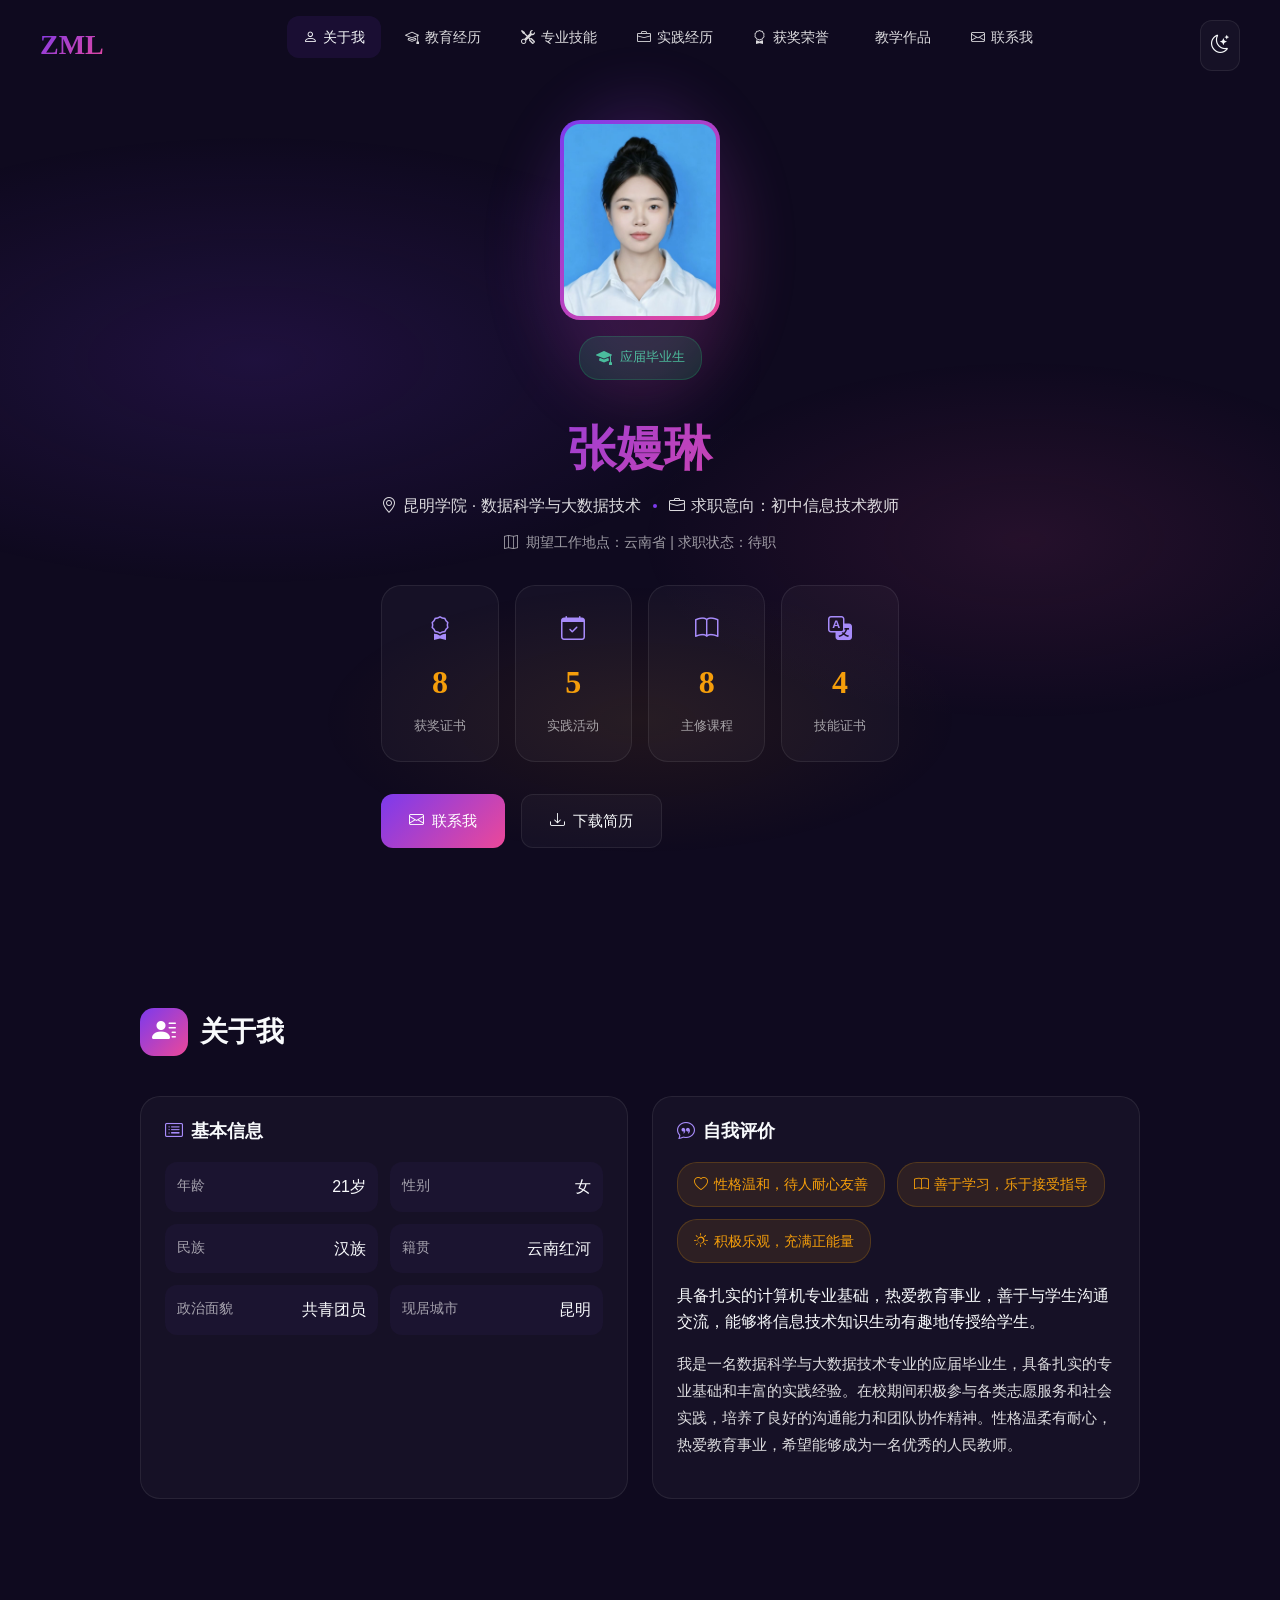
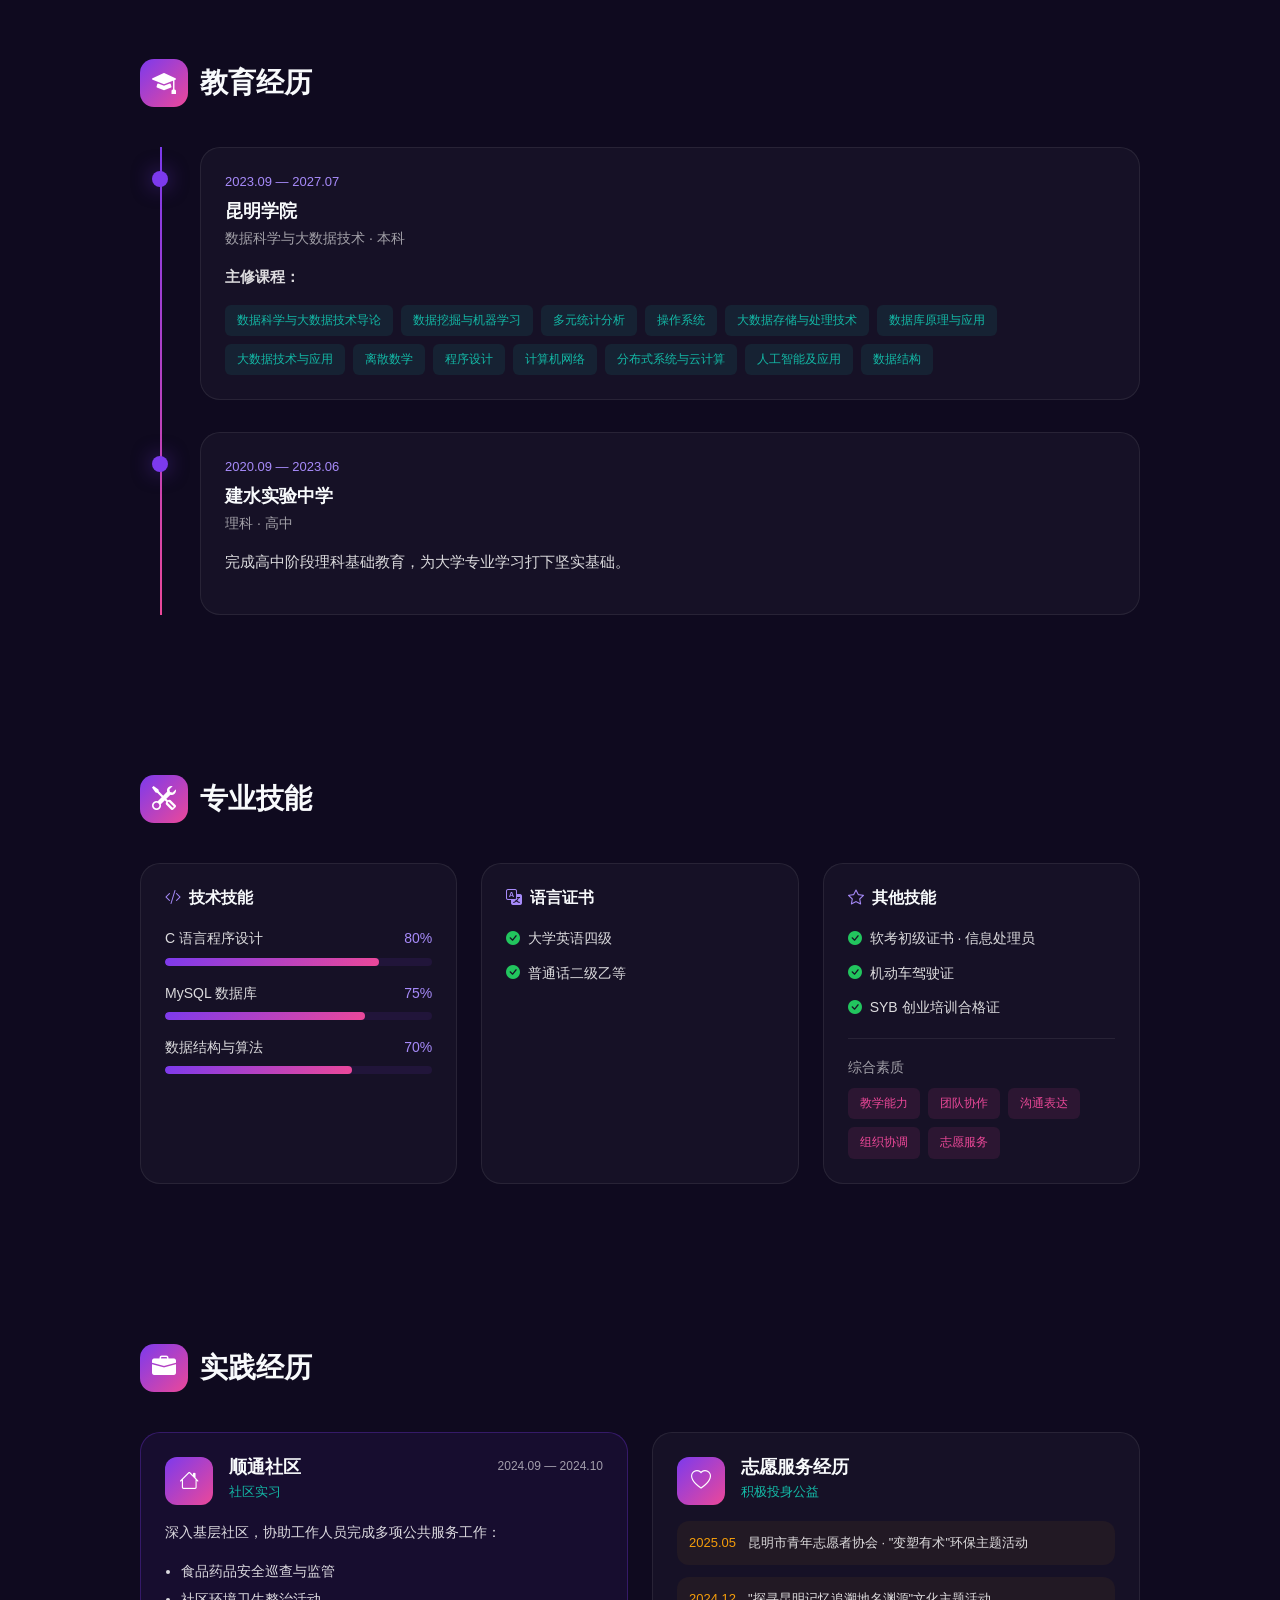
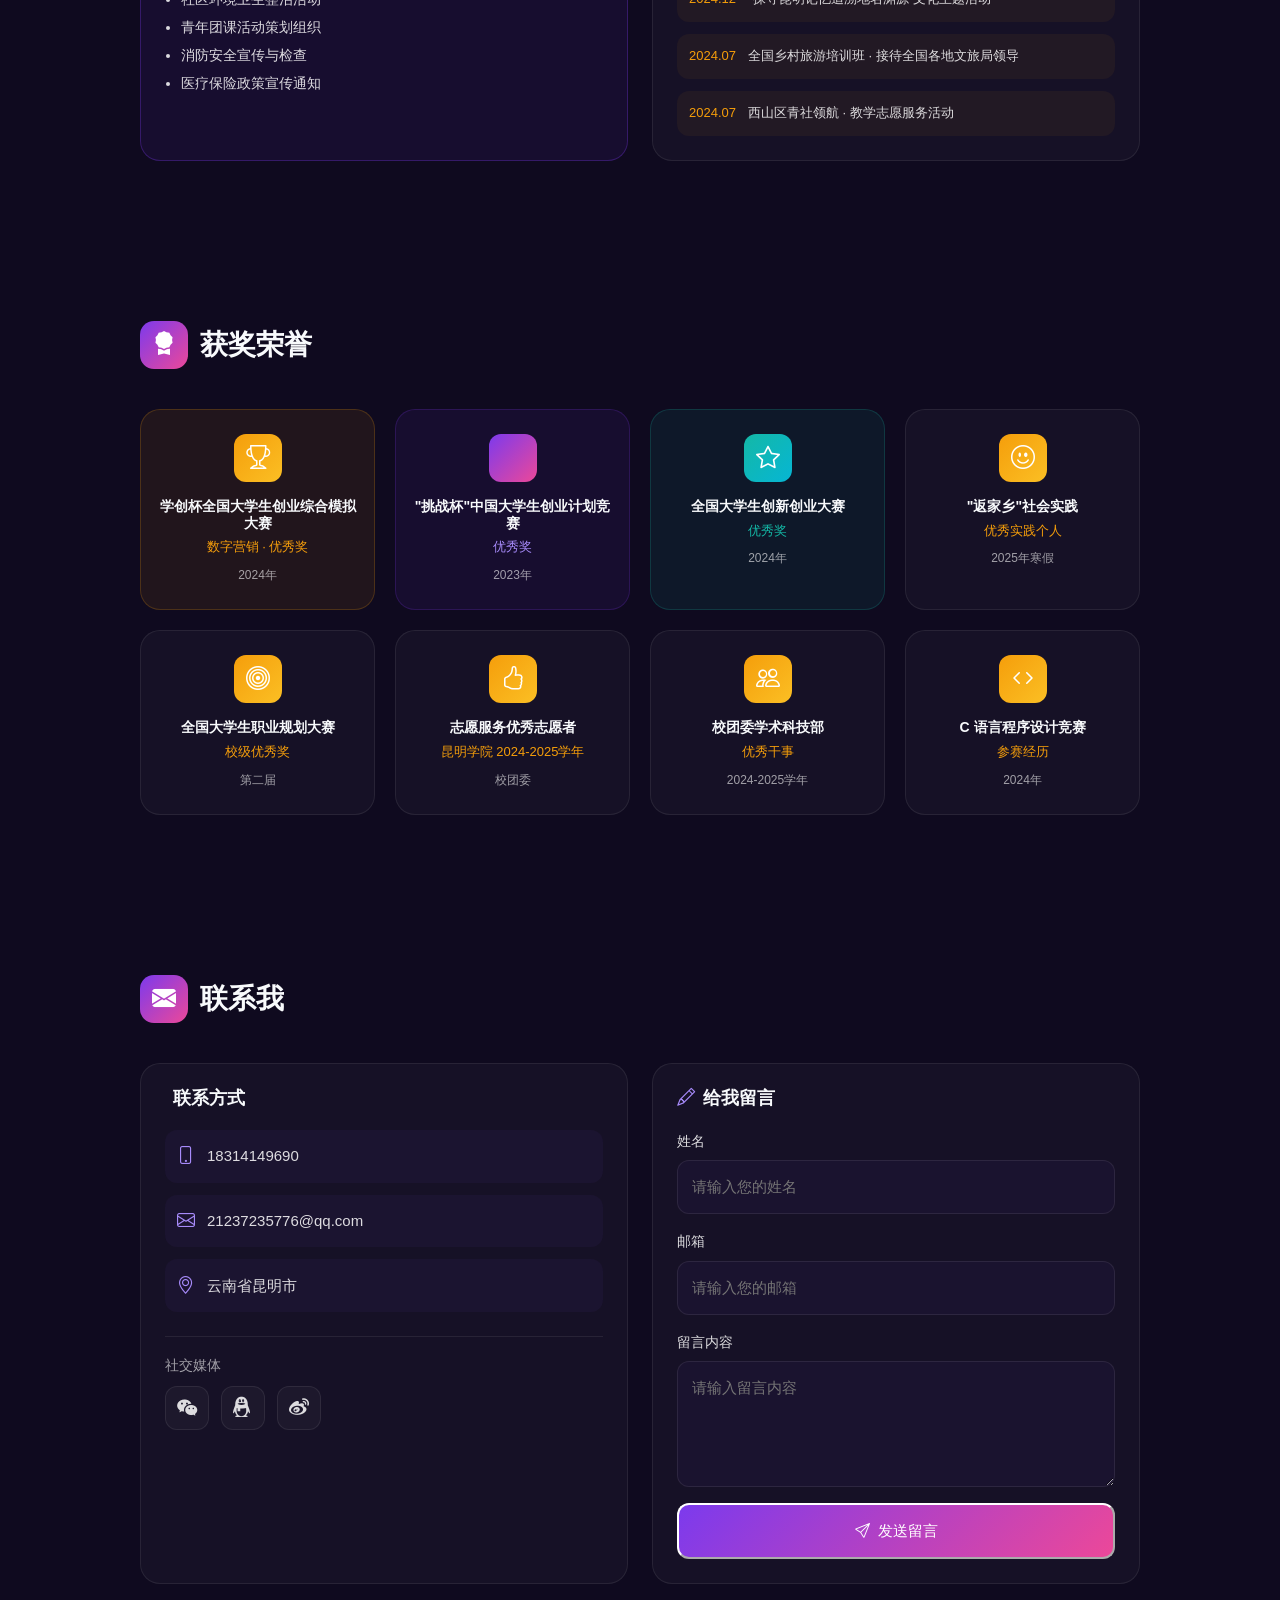
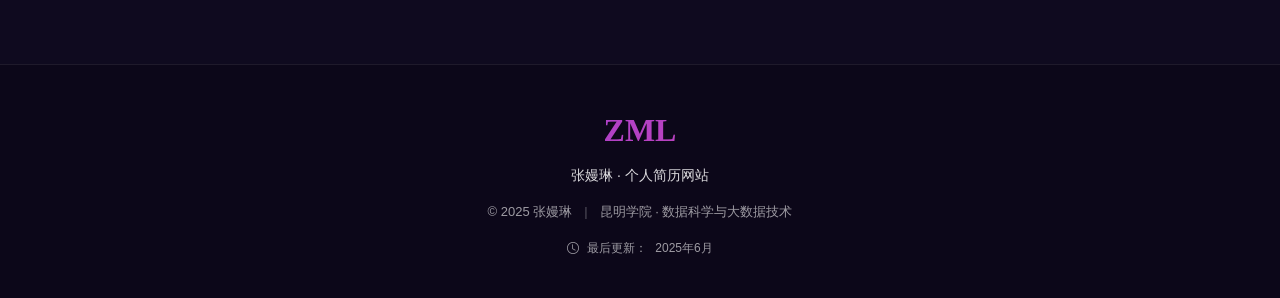
==== commit 8cdbbd59: "Update index.html" ====
--- a/index.html
+++ b/index.html
@@ -39,6 +39,7 @@
         <li><a href="#skills" class="nav-link"><i class="bi bi-tools"></i> 专业技能</a></li>
         <li><a href="#experience" class="nav-link"><i class="bi bi-briefcase"></i> 实践经历</a></li>
         <li><a href="#awards" class="nav-link"><i class="bi bi-award"></i> 获奖荣誉</a></li>
+        <li><a href="portfolio.html" class="nav-link"><i class="bi bi-folder-open"></i> 教学作品</a></li>
         <li><a href="#contact" class="nav-link"><i class="bi bi-envelope"></i> 联系我</a></li>
       </ul>
       <button class="theme-toggle" id="themeToggle" aria-label="切换主题">
@@ -548,4 +549,4 @@
   <script src="https://cdn.jsdelivr.net/npm/bootstrap@5.3.3/dist/js/bootstrap.bundle.min.js"></script>
   <script src="scripts/main.js"></script>
 </body>
-</html>+</html>
